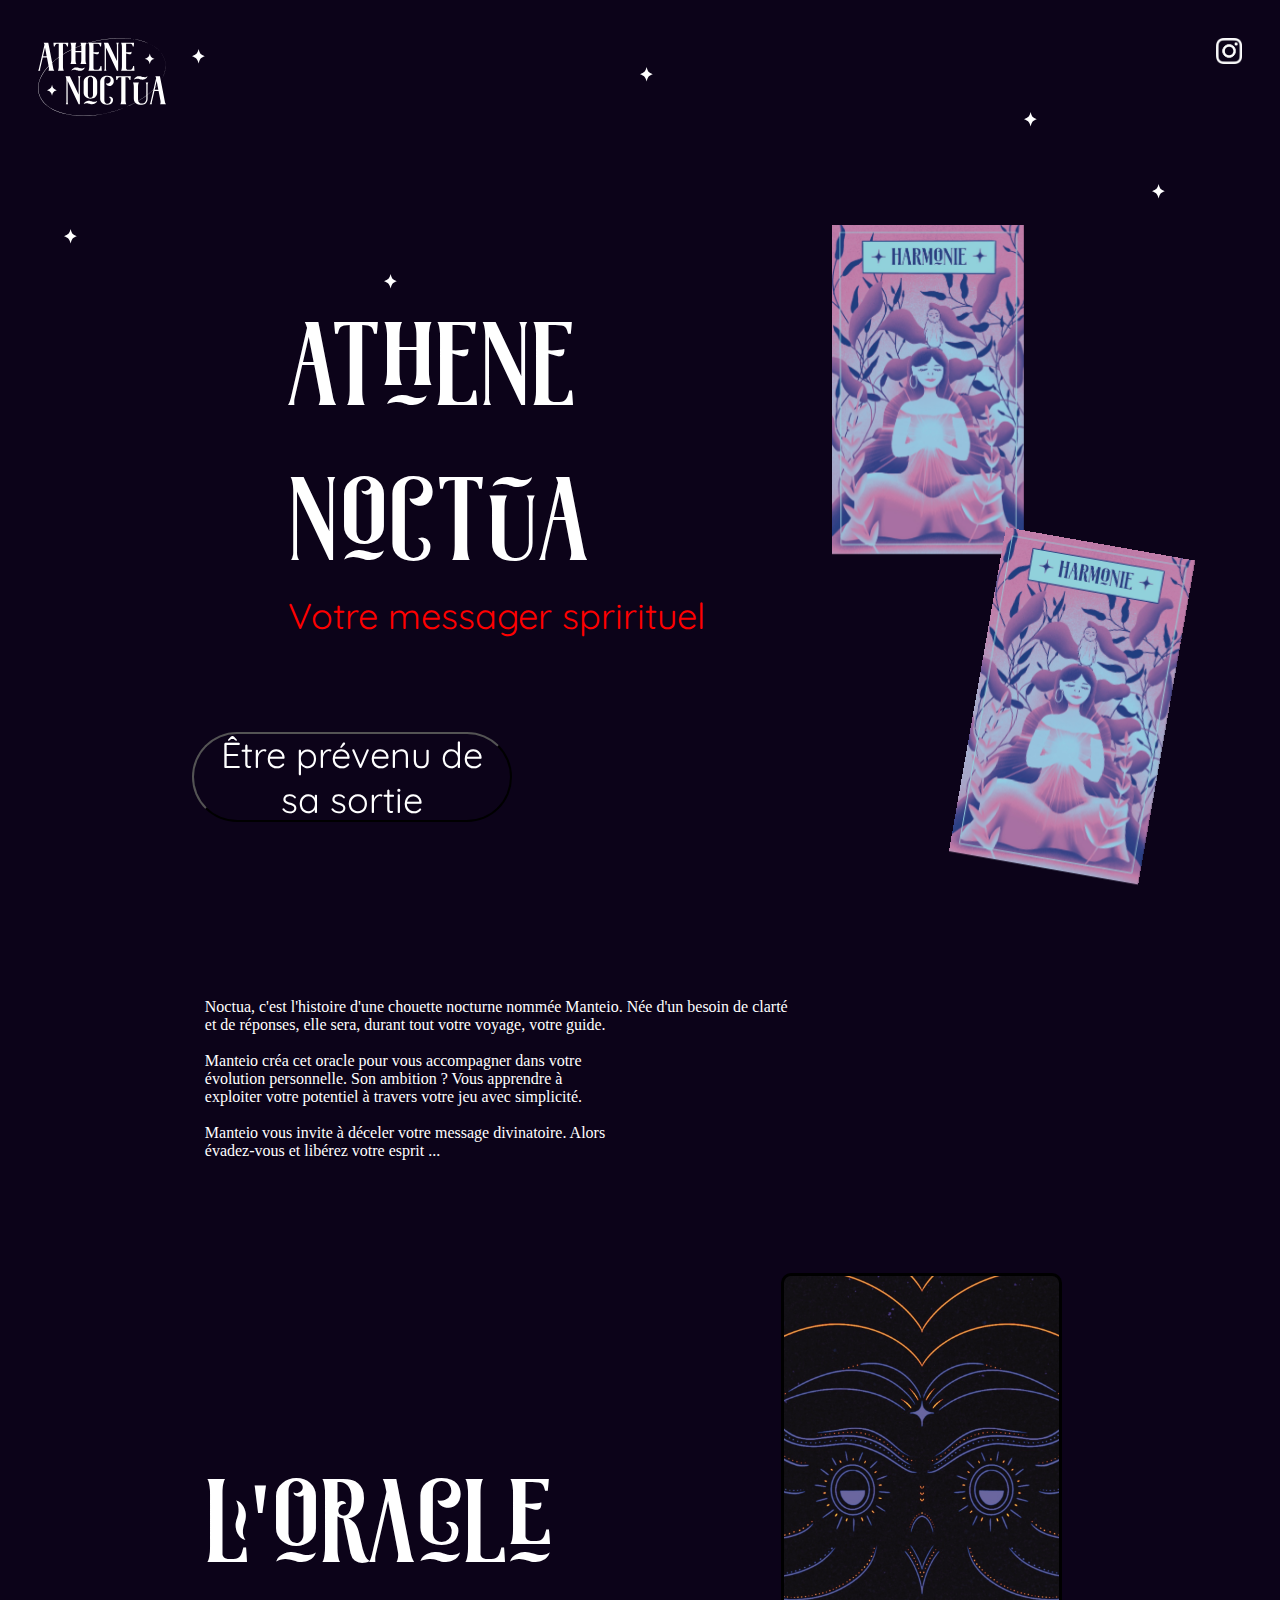
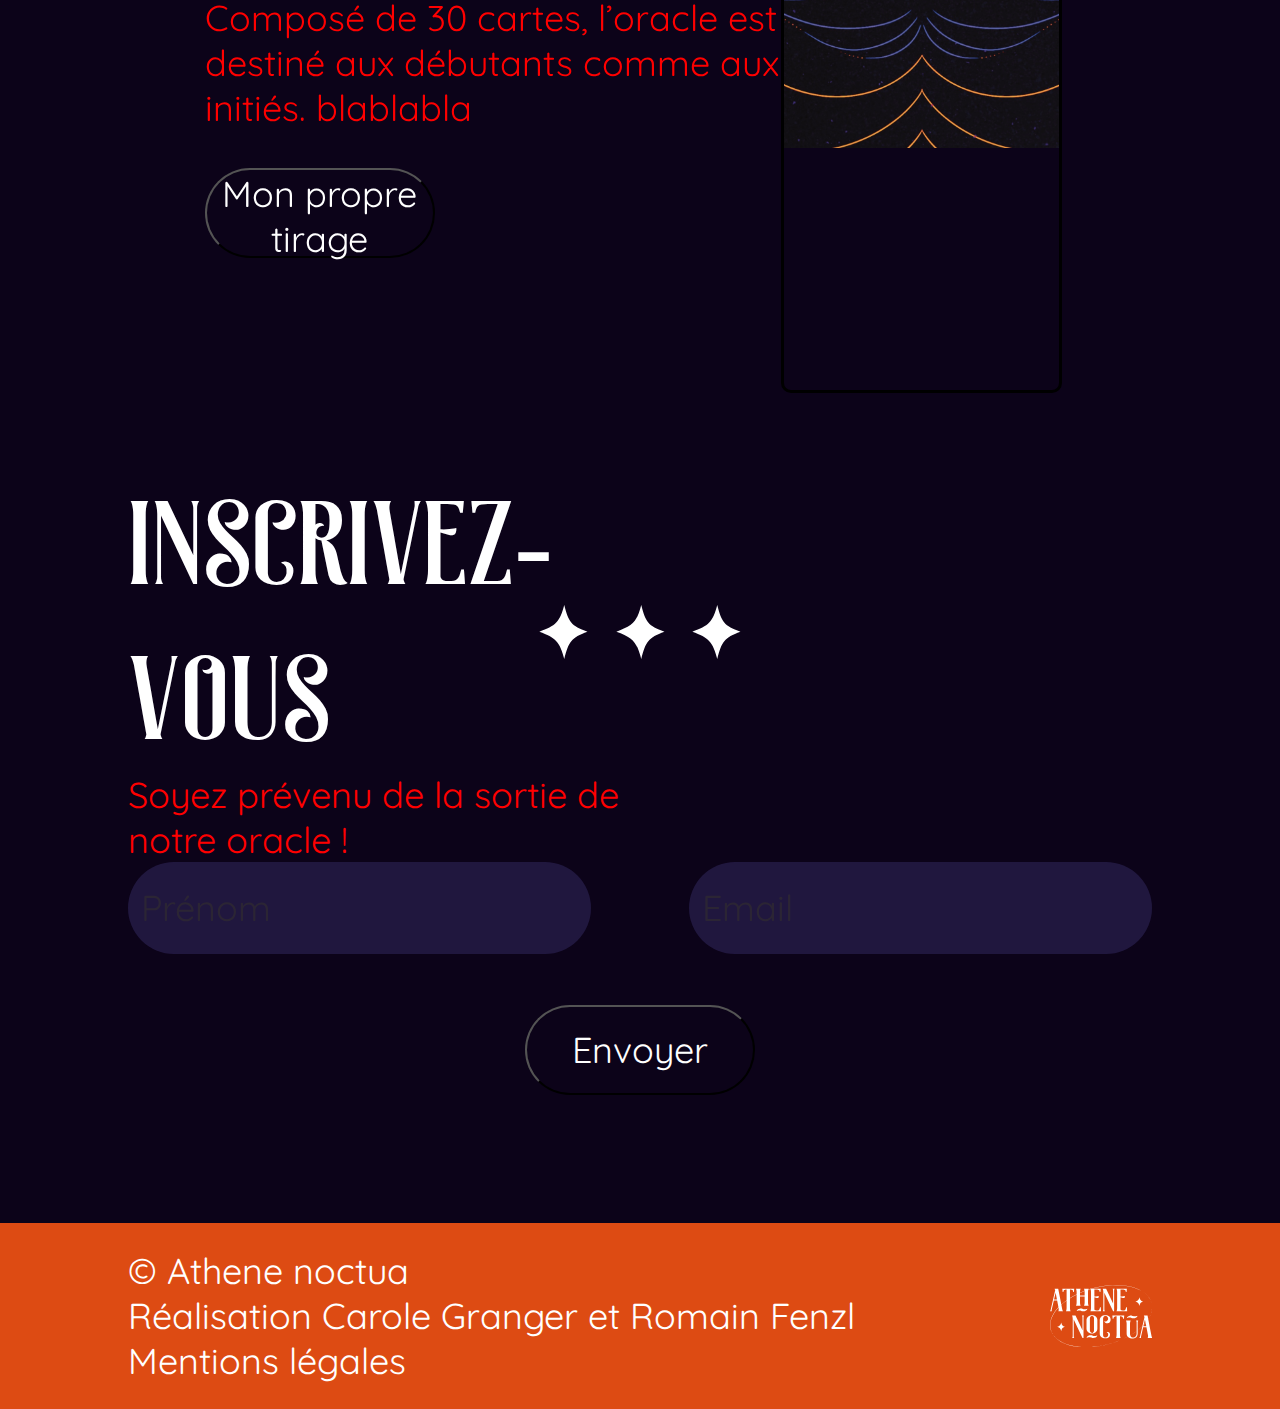
==== HTML/Accueil.html @ f42b323f "MVP Site fini" ====
<!DOCTYPE html>
<html>
    <head>  
        <link rel="shortcut icon" href="/image/Favicon.png">
        <link rel="stylesheet" href="/static/CSS/style.css">
        <title>ATHENE NOCTUA</title>
      </head>
      <body>
        <div class="header">
            <svg id="Calque_2" data-name="Calque 2" xmlns="http://www.w3.org/2000/svg" viewBox="0 0 322.54 196.36" class="logo">
              <defs>
                <style>
                  .cls-1 {
                    fill: #fff;
                  }
                </style>
              </defs>
              <g id="Calque_1-2" data-name="Calque 1">
                <g>
                  <path class="cls-1" d="M319.96,56.47c3.54,13.53,1.22,28.04-4.68,40.57-16.05,33.61-49.96,56.91-82.75,72.54-46.42,21.31-98.97,31.62-149.85,24.57-32.47-4.86-71.14-19.38-80.9-54.09-6.72-25.8,7.44-51.46,24.77-69.74C62.02,33.49,113.02,12.62,162.74,3.84c41.11-6.65,87.91-6.29,125.16,14.32,14.81,8.31,27.7,21.53,32.06,38.31h0Zm-.1,.03c-4.42-16.71-17.31-29.83-32.12-38.06C250.52-1.96,203.83-2.1,162.89,4.71,113.13,13.83,62.84,34.04,27.18,70.92,10.02,88.99-4.07,114.34,2.55,139.86c6.76,25.49,31.48,40.68,55.31,48.02,49.09,14.63,103.09,7.65,150.83-8.92,39.08-14.27,79.59-37.32,101.98-73.5,8.83-14.46,13.59-32.25,9.19-48.97h0Z"/>
                  <g>
                    <path class="cls-1" d="M26.2,82.8c.33-.6,.63-1.37,.9-2.3,.2-.8,.35-1.78,.45-2.95,.1-1.17-.02-2.58-.35-4.25l-4.7-24.4H12.1l-6.6,28.6c-.13,.67-.2,1.3-.2,1.9v1.7c0,.6,.03,1.17,.1,1.7H0c.33-.47,.63-1,.9-1.6,.27-.53,.52-1.15,.75-1.85,.23-.7,.48-1.48,.75-2.35L16.3,16.8c-.53-1.8-.97-3.07-1.3-3.8l-.6-1.2h11.5l6.2,31.8,6.2,31.8c.2,1.13,.47,2.15,.8,3.05,.33,.9,.67,1.68,1,2.35,.33,.73,.7,1.4,1.1,2h-15Zm-4.3-37.1l-4.2-21.5-4.9,21.5h9.1Z"/>
                    <path class="cls-1" d="M76.3,11.8l-.9,9.9h-2.3c-.33-1.27-.65-2.37-.95-3.3s-.78-1.7-1.45-2.3c-.67-.6-1.6-1.05-2.8-1.35s-2.87-.45-5-.45v56.3c0,2.33,.1,4.29,.3,5.85,.2,1.57,.47,2.82,.8,3.75,.27,1.13,.63,2,1.1,2.6h-15c.47-.8,.83-1.67,1.1-2.6,.27-.93,.52-2.18,.75-3.75,.23-1.57,.35-3.52,.35-5.85V14.3c-2.13,0-3.8,.15-5,.45-1.2,.3-2.13,.75-2.8,1.35-.67,.6-1.15,1.37-1.45,2.3-.3,.93-.62,2.03-.95,3.3h-2.3l-.9-9.9h37.4Z"/>
                    <path class="cls-1" d="M119.7,53.5c0,2.33,.1,4.28,.3,5.85,.2,1.57,.47,2.82,.8,3.75,.27,1.13,.63,2,1.1,2.6h-15c.4-.6,.77-1.47,1.1-2.6,.27-.93,.52-2.18,.75-3.75,.23-1.57,.35-3.52,.35-5.85v-17.5h-14.6v17.5c0,2.33,.1,4.28,.3,5.85,.2,1.57,.47,2.82,.8,3.75,.27,1.13,.63,2,1.1,2.6h-15c.4-.6,.77-1.47,1.1-2.6,.27-.93,.52-2.18,.75-3.75,.23-1.57,.35-3.52,.35-5.85V24c0-2.33-.12-4.28-.35-5.85-.23-1.57-.48-2.82-.75-3.75-.33-1.13-.7-2-1.1-2.6h15c-.47,.67-.83,1.57-1.1,2.7-.33,.93-.6,2.18-.8,3.75-.2,1.57-.3,3.48-.3,5.75v8.8h14.6v-8.8c0-2.33-.12-4.28-.35-5.85-.23-1.57-.48-2.82-.75-3.75-.33-1.13-.7-2-1.1-2.6h15c-.47,.8-.83,1.68-1.1,2.65-.27,.97-.52,2.22-.75,3.75-.23,1.53-.35,3.47-.35,5.8v29.5Zm-28.3,26.8c-1.4,.07-2.75,.28-4.05,.65-1.3,.37-2.42,.82-3.35,1.35,.4-1.53,1.12-2.82,2.15-3.85s2.17-1.87,3.4-2.5c1.23-.63,2.45-1.1,3.65-1.4,1.2-.3,2.2-.45,3-.45,1.47-.07,2.78,.04,3.95,.3,1.17,.27,2.32,.58,3.45,.95,1.13,.37,2.32,.68,3.55,.95,1.23,.27,2.65,.37,4.25,.3,1.33-.07,2.5-.3,3.5-.7,1-.4,1.97-.87,2.9-1.4-.47,1.67-1.22,3.03-2.25,4.1-1.03,1.07-2.15,1.9-3.35,2.5-1.2,.6-2.37,1.04-3.5,1.3-1.13,.27-2.07,.4-2.8,.4-1.47,.07-2.73-.03-3.8-.3-1.07-.27-2.13-.58-3.2-.95-1.07-.37-2.18-.68-3.35-.95-1.17-.27-2.55-.37-4.15-.3Z"/>
                    <path class="cls-1" d="M160.8,82.8h-33.8c.4-.6,.77-1.47,1.1-2.6,.27-.93,.52-2.18,.75-3.75,.23-1.57,.35-3.52,.35-5.85V24c0-2.33-.12-4.28-.35-5.85-.23-1.57-.48-2.82-.75-3.75-.33-1.13-.7-2-1.1-2.6h32.8l-.9,9.9h-2.3c-.33-1.33-.67-2.47-1-3.4-.33-.93-.83-1.7-1.5-2.3-.67-.6-1.63-1.03-2.9-1.3-1.27-.27-3.03-.4-5.3-.4h-6.1v21.7c2,.13,3.83,.13,5.5,0,1.67-.13,3.1-.27,4.3-.4,1.4-.2,2.63-.43,3.7-.7,.07,.4,.1,.83,.1,1.3,0,.73-.17,1.67-.5,2.8-.33,1-1.07,1.65-2.2,1.95-1.13,.3-2.27,.28-3.4-.05l-7.5-2.1v37.21c0,.33,.08,.75,.25,1.25,.17,.5,.47,.98,.9,1.45,.43,.46,1.05,.85,1.85,1.15,.8,.3,1.83,.45,3.1,.45h3.5c1.53,0,2.77-.28,3.7-.85,.93-.57,1.68-1.33,2.25-2.3,.57-.97,1-2.03,1.3-3.2,.3-1.17,.62-2.35,.95-3.55h2.3l.9,12.4Z"/>
                    <path class="cls-1" d="M203.8,11.8c-.33,.53-.63,1.13-.9,1.8-.27,.54-.48,1.17-.65,1.9-.17,.73-.25,1.53-.25,2.4V82.8h-3.2l-27.6-58.6v52.5c0,.87,.08,1.67,.25,2.4,.17,.73,.35,1.37,.55,1.9,.27,.67,.57,1.27,.9,1.8h-6.7c.33-.53,.63-1.13,.9-1.8,.2-.53,.4-1.18,.6-1.95,.2-.77,.3-1.62,.3-2.55V22.8c-.07-2.13-.22-3.88-.45-5.25-.23-1.37-.48-2.48-.75-3.35-.27-1-.6-1.77-1-2.3h11l22,46.2V18.1c0-.93-.1-1.78-.3-2.55-.2-.77-.4-1.42-.6-1.95-.27-.67-.54-1.27-.8-1.8h6.7Z"/>
                    <path class="cls-1" d="M243.1,82.8h-33.8c.4-.6,.77-1.47,1.1-2.6,.27-.93,.52-2.18,.75-3.75,.23-1.57,.35-3.52,.35-5.85V24c0-2.33-.12-4.28-.35-5.85-.23-1.57-.48-2.82-.75-3.75-.33-1.13-.7-2-1.1-2.6h32.8l-.9,9.9h-2.3c-.33-1.33-.67-2.47-1-3.4-.33-.93-.83-1.7-1.5-2.3-.67-.6-1.63-1.03-2.9-1.3-1.27-.27-3.03-.4-5.3-.4h-6.1v21.7c2,.13,3.83,.13,5.5,0,1.67-.13,3.1-.27,4.3-.4,1.4-.2,2.63-.43,3.7-.7,.07,.4,.1,.83,.1,1.3,0,.73-.17,1.67-.5,2.8-.33,1-1.07,1.65-2.2,1.95-1.13,.3-2.27,.28-3.4-.05l-7.5-2.1v37.21c0,.33,.08,.75,.25,1.25,.17,.5,.46,.98,.9,1.45,.43,.46,1.05,.85,1.85,1.15,.8,.3,1.83,.45,3.1,.45h3.5c1.53,0,2.77-.28,3.7-.85,.93-.57,1.68-1.33,2.25-2.3,.57-.97,1-2.03,1.3-3.2,.3-1.17,.62-2.35,.95-3.55h2.3l.9,12.4Z"/>
                  </g>
                  <g>
                    <path class="cls-1" d="M100.65,96.25c.26,.53,.53,1.13,.8,1.8,.2,.53,.4,1.18,.6,1.95,.2,.76,.3,1.61,.3,2.55v40l-22-46.2h-11c.4,.53,.73,1.3,1,2.3,.26,.86,.51,1.98,.75,3.35,.23,1.36,.38,3.11,.45,5.25v53.7c0,.93-.1,1.78-.3,2.55-.2,.76-.4,1.41-.6,1.95-.27,.66-.57,1.26-.9,1.8h6.7c-.34-.54-.63-1.14-.9-1.8-.2-.54-.39-1.17-.55-1.9-.17-.74-.25-1.54-.25-2.4v-52.5l27.6,58.6h3.2V102.35c0-.87,.08-1.67,.25-2.4,.17-.74,.38-1.37,.65-1.9,.27-.67,.57-1.27,.9-1.8h-6.7Z"/>
                    <path class="cls-1" d="M147.8,104.3c-.9-1.84-2.1-3.44-3.6-4.8-1.5-1.37-3.29-2.42-5.35-3.15-2.07-.74-4.24-1.1-6.5-1.1-2,0-4.04,.36-6.1,1.1-2.07,.73-3.94,1.75-5.6,3.05-1.67,1.3-3.02,2.88-4.05,4.75-1.04,1.86-1.55,3.93-1.55,6.2v27.7c0,2.2,.48,4.21,1.45,6.05,.96,1.83,2.25,3.41,3.85,4.75,1.6,1.33,3.43,2.38,5.5,3.15,2.06,.76,4.2,1.15,6.4,1.15,2.06,0,4.11-.35,6.15-1.05,2.03-.7,3.85-1.7,5.45-3,1.6-1.3,2.88-2.89,3.85-4.75,.96-1.87,1.45-3.97,1.45-6.3v-27.7c0-2.2-.45-4.22-1.35-6.05Zm-9.25,38.55c0,.93-.12,1.86-.35,2.8-.24,.93-.6,1.78-1.1,2.55-.5,.76-1.15,1.4-1.95,1.9s-1.77,.75-2.9,.75c-2.07,0-3.69-.82-4.85-2.45-1.17-1.64-1.75-3.49-1.75-5.55v-37.1c0-.94,.13-1.87,.4-2.8,.26-.94,.68-1.79,1.25-2.55,.56-.77,1.26-1.4,2.1-1.9,.65-.39,1.4-.63,2.24-.71,.1-.02,.19-.02,.29-.03,.02-.01,.04-.01,.06,0,.12-.01,.24-.01,.36-.01,.94,0,1.81,.23,2.61,.69,2.2,1.04,3.59,3.22,3.59,6v38.41Zm7.6,17.2c-1,.4-2.17,.63-3.5,.7-1.6,.06-3.02-.04-4.25-.3-1.24-.27-2.42-.59-3.55-.95-1.14-.37-2.29-.69-3.45-.95-1.17-.27-2.49-.37-3.95-.3-.8,0-1.8,.15-3,.45s-2.42,.76-3.65,1.4c-1.24,.63-2.37,1.46-3.4,2.5-1.04,1.03-1.75,2.31-2.15,3.85,.93-.54,2.05-.99,3.35-1.35,1.3-.37,2.65-.59,4.05-.65,1.6-.07,2.98,.03,4.15,.3,1.16,.26,2.28,.58,3.35,.95,1.06,.36,2.13,.68,3.2,.95,1.06,.26,2.33,.36,3.8,.3,.73,0,1.66-.14,2.8-.4,1.13-.27,2.3-.7,3.5-1.3,1.2-.6,2.31-1.44,3.35-2.5,1.03-1.07,1.78-2.44,2.25-4.1-.94,.53-1.9,1-2.9,1.4Z"/>
                    <path class="cls-1" d="M177.95,113.9c-2.2,.96-4.4,1.08-6.6,.35,0,.86,.25,1.7,.75,2.5s1.18,1.5,2.05,2.1c.86,.6,1.88,1.06,3.05,1.4,1.16,.33,2.35,.5,3.55,.5,1,0,2.1-.24,3.3-.7,1.2-.47,2.31-1.19,3.35-2.15,1.03-.97,1.88-2.2,2.55-3.7,.66-1.5,1-3.29,1-5.35,0-1.34-.22-2.79-.65-4.35-.44-1.57-1.24-3.04-2.4-4.4-1.17-1.37-2.8-2.52-4.9-3.45-2.1-.94-4.85-1.4-8.25-1.4-3,0-5.62,.4-7.85,1.2-2.24,.8-4.12,1.88-5.65,3.25-1.54,1.36-2.69,2.96-3.45,4.8-.77,1.83-1.15,3.78-1.15,5.85v42.7c0,2.06,.38,4.01,1.15,5.85,.76,1.83,1.91,3.43,3.45,4.8,1.53,1.36,3.41,2.45,5.65,3.25,2.23,.8,4.85,1.2,7.85,1.2s5.33-.42,7.2-1.25c1.86-.84,3.31-1.89,4.35-3.15,1.03-1.27,1.75-2.6,2.15-4,.4-1.4,.6-2.7,.6-3.9,0-2-.45-3.59-1.35-4.75-.9-1.17-1.94-1.99-3.1-2.45-1.17-.47-2.34-.65-3.5-.55-1.17,.1-2.02,.41-2.55,.95,1.86,.73,3.2,1.83,4,3.3,.8,1.46,1.03,3.4,.7,5.8-.27,1.93-1.12,3.66-2.55,5.2-1.44,1.53-3.35,2.3-5.75,2.3-1.47,0-2.7-.27-3.7-.8-1-.54-1.8-1.2-2.4-2-.6-.8-1.02-1.67-1.25-2.6-.24-.94-.35-1.77-.35-2.5v-52.1c0-.74,.11-1.57,.35-2.5,.23-.94,.65-1.8,1.25-2.6,.6-.8,1.4-1.47,2.4-2,1-.54,2.23-.8,3.7-.8,1.93,0,3.48,.43,4.65,1.3,1.16,.86,2.03,1.91,2.6,3.15,.56,1.23,.85,2.51,.85,3.85s-.2,2.43-.6,3.3c-.8,2.06-2.3,3.58-4.5,4.55Z"/>
                    <path class="cls-1" d="M196.45,96.25l.9,9.9h2.3c.33-1.27,.65-2.37,.95-3.3,.3-.94,.78-1.7,1.45-2.3,.66-.6,1.6-1.05,2.8-1.35s2.86-.45,5-.45v56.3c0,2.33-.12,4.28-.35,5.85-.24,1.56-.49,2.81-.75,3.75-.27,.93-.64,1.8-1.1,2.6h15c-.47-.6-.84-1.47-1.1-2.6-.34-.94-.6-2.19-.8-3.75-.2-1.57-.3-3.52-.3-5.85v-56.3c2.13,0,3.8,.15,5,.45s2.13,.75,2.8,1.35c.66,.6,1.15,1.36,1.45,2.3,.3,.93,.61,2.03,.95,3.3h2.3l.9-9.9h-37.4Z"/>
                    <path class="cls-1" d="M271.23,112.05c.32,.53,.6,1.13,.86,1.8,.19,.53,.38,1.18,.57,1.95,.19,.76,.28,1.61,.28,2.55v34.6c0,1.73-.25,3.33-.75,4.8-.5,1.46-1.23,2.76-2.2,3.9-.96,1.13-2.11,2.01-3.45,2.65-1.33,.63-2.83,.95-4.5,.95h-1c-1.66,0-3.08-.34-4.25-1-1.16-.67-2.1-1.57-2.8-2.7-.7-1.14-1.2-2.5-1.5-4.1-.3-1.6-.45-3.34-.45-5.2v-28c0-2.34,.11-4.27,.31-5.8,.2-1.54,.47-2.77,.81-3.7,.27-1.14,.65-2.04,1.12-2.7h-15.04c.4,.66,.77,1.56,1.1,2.7,.27,.93,.52,2.16,.75,3.7,.24,1.53,.35,3.46,.35,5.8v28.4c0,5.2,1.74,9.11,5.22,11.75,3.47,2.63,8.29,3.95,14.44,3.95h1c2.14,0,4.08-.4,5.82-1.2s3.21-1.9,4.41-3.3c1.21-1.4,2.14-3.04,2.81-4.9,.67-1.87,1-3.87,1-6v-23.7c0-2.07,.02-3.92,.05-5.55,.04-1.64,.05-3.45,.05-5.45,0-.8,.09-1.59,.25-2.35,.17-.77,.39-1.42,.65-1.95,.27-.67,.57-1.3,.9-1.9h-6.81Zm1.7-14c-1.01,.4-2.18,.63-3.51,.7-1.61,.06-3.03-.04-4.26-.3-1.24-.27-2.43-.59-3.56-.95-1.14-.37-2.29-.69-3.46-.95-1.17-.27-2.49-.37-3.96-.3-.81,0-1.81,.15-3.01,.45s-2.42,.76-3.66,1.4c-1.24,.63-2.38,1.46-3.41,2.5-1.04,1.03-1.76,2.31-2.16,3.85,.94-.54,2.06-.99,3.36-1.35,1.31-.37,2.66-.59,4.06-.65,1.61-.07,3,.03,4.17,.3,1.16,.26,2.28,.58,3.35,.95,1.07,.36,2.14,.68,3.21,.95,1.07,.26,2.34,.36,3.81,.3,.74,0,1.67-.14,2.81-.4,1.14-.27,2.31-.7,3.51-1.3,1.2-.6,2.32-1.44,3.36-2.5,1.03-1.07,1.79-2.44,2.25-4.1-.93,.53-1.9,1-2.9,1.4Z"/>
                    <path class="cls-1" d="M308.44,164.95c-.26,.93-.56,1.7-.9,2.3h15c-.4-.6-.76-1.27-1.1-2-.33-.67-.66-1.45-1-2.35-.33-.9-.6-1.92-.8-3.05l-6.2-31.8-6.2-31.8h-11.5l.6,1.2c.34,.73,.77,2,1.3,3.8l-13.9,60.2c-.26,.86-.51,1.65-.75,2.35-.23,.7-.48,1.31-.75,1.85-.26,.6-.56,1.13-.9,1.6h5.4c-.06-.54-.1-1.1-.1-1.7v-1.7c0-.6,.07-1.24,.2-1.9l6.6-28.6h10.4l4.7,24.4c.34,1.66,.45,3.08,.35,4.25-.1,1.16-.25,2.15-.45,2.95Zm-14.3-34.8l4.9-21.5,4.2,21.5h-9.1Z"/>
                  </g>
                  <path class="cls-1" d="M47.22,131.58c-8.32,2.95-9.64,5.26-11.83,13.91-2.2-8.65-4.38-10.97-12.7-13.91,8.32-2.96,10.5-4.94,12.7-13.6,2.2,8.65,3.51,10.63,11.83,13.6Z"/>
                  <path class="cls-1" d="M293.61,52.35c-8.32,2.95-9.64,5.26-11.83,13.91-2.2-8.65-4.38-10.97-12.7-13.91,8.32-2.96,10.5-4.94,12.7-13.6,2.2,8.65,3.51,10.63,11.83,13.6Z"/>
                  <path class="cls-1" d="M131.93,97.76c-.1,.01-.19,.01-.29,.03l.14-.04s.1,0,.15,.01Z"/>
                </g>
              </g>
            </svg>
            <div class="instagram"></div>
              </div>
                <svg class="etoile1" id="Calque_2" data-name="Calque 2" xmlns="http://www.w3.org/2000/svg" viewBox="0 0 24.54 27.51">
                <defs><style>.cls-1 {fill: #fff;} .etoile1{position: fixed; left: 80vw;top:12vh;}</style></defs><g id="Calque_1-2" data-name="Calque 1"><path class="cls-1" d="M24.54,13.6c-8.32,2.95-9.64,5.26-11.83,13.91-2.2-8.65-4.38-10.97-12.7-13.91C8.32,10.63,10.5,8.65,12.7,0c2.2,8.65,3.51,10.63,11.83,13.6Z"/></g></svg>
                <svg class="etoile2" id="Calque_2" data-name="Calque 2" xmlns="http://www.w3.org/2000/svg" viewBox="0 0 24.54 27.51">
                    <defs><style>.cls-1 {fill: #fff;} .etoile2{position: fixed; left: 30vw;top:30vh;}</style></defs><g id="Calque_1-2" data-name="Calque 1"><path class="cls-1" d="M24.54,13.6c-8.32,2.95-9.64,5.26-11.83,13.91-2.2-8.65-4.38-10.97-12.7-13.91C8.32,10.63,10.5,8.65,12.7,0c2.2,8.65,3.51,10.63,11.83,13.6Z"/></g></svg>    
                <svg class="etoile3" id="Calque_2" data-name="Calque 2" xmlns="http://www.w3.org/2000/svg" viewBox="0 0 24.54 27.51">
                    <defs><style>.cls-1 {fill: #fff;} .etoile3{position: fixed; left: 50vw;top:7vh;}</style></defs><g id="Calque_1-2" data-name="Calque 1"><path class="cls-1" d="M24.54,13.6c-8.32,2.95-9.64,5.26-11.83,13.91-2.2-8.65-4.38-10.97-12.7-13.91C8.32,10.63,10.5,8.65,12.7,0c2.2,8.65,3.51,10.63,11.83,13.6Z"/></g></svg>        
                <svg class="etoile4" id="Calque_2" data-name="Calque 2" xmlns="http://www.w3.org/2000/svg" viewBox="0 0 24.54 27.51">
                    <defs><style>.cls-1 {fill: #fff;} .etoile4{position: fixed; left: 5vw;top:25vh;}</style></defs><g id="Calque_1-2" data-name="Calque 1"><path class="cls-1" d="M24.54,13.6c-8.32,2.95-9.64,5.26-11.83,13.91-2.2-8.65-4.38-10.97-12.7-13.91C8.32,10.63,10.5,8.65,12.7,0c2.2,8.65,3.51,10.63,11.83,13.6Z"/></g></svg>        
                <svg class="etoile5" id="Calque_2" data-name="Calque 2" xmlns="http://www.w3.org/2000/svg" viewBox="0 0 24.54 27.51">
                    <defs><style>.cls-1 {fill: #fff;} .etoile5{position: fixed; left: 15vw;top:5vh;}</style></defs><g id="Calque_1-2" data-name="Calque 1"><path class="cls-1" d="M24.54,13.6c-8.32,2.95-9.64,5.26-11.83,13.91-2.2-8.65-4.38-10.97-12.7-13.91C8.32,10.63,10.5,8.65,12.7,0c2.2,8.65,3.51,10.63,11.83,13.6Z"/></g></svg>                       
                <svg class="etoile6" id="Calque_2" data-name="Calque 2" xmlns="http://www.w3.org/2000/svg" viewBox="0 0 24.54 27.51">
                    <defs><style>.cls-1 {fill: #fff;} .etoile6{position: fixed; left: 90vw;top:20vh;}</style></defs><g id="Calque_1-2" data-name="Calque 1"><path class="cls-1" d="M24.54,13.6c-8.32,2.95-9.64,5.26-11.83,13.91-2.2-8.65-4.38-10.97-12.7-13.91C8.32,10.63,10.5,8.65,12.7,0c2.2,8.65,3.51,10.63,11.83,13.6Z"/></g></svg>                                                                
                    <div class="presentation">
                    <div class="Titres"><style>.Titres{
                        margin-top: 10%;
                    }</style>atHene nOctUa<br><p class="sous-titre">Votre messager sprirituel</p></div>
                    <div class="Cards">
                        <div class="cardAccueil1"></div>
                        <div class="cardAccueil2"></div>
                        <a href="#NewsLetter"><button class="renvoie">Être prévenu de sa sortie</button></a>
                    </div>
              </div>
              <div class="information"><p> Noctua, c'est l'histoire d'une chouette nocturne nommée Manteio. Née d'un besoin de clarté<br> et de réponses, elle sera,
                durant tout votre voyage, votre guide.<br>
                <br>
                Manteio créa cet oracle pour vous accompagner dans votre<br>
                évolution personnelle. Son ambition ? Vous apprendre à<br>
                exploiter votre potentiel à travers votre jeu avec simplicité.<br>
                <br>
                Manteio vous invite à déceler votre message divinatoire. Alors<br>
                évadez-vous et libérez votre esprit ...</p></div>
                <div id="complement">
                  <div class="Titres" id="Explication">L'OrAClE<br><p class="sous-titre" id="soustitre">Composé de 30 cartes, l’oracle est destiné aux débutants comme aux initiés.
                      blablabla
                      </p><div class="PageTirage"> <a href="/HTML/Tirage.html"><button>Mon propre tirage</button></a></div>
                    </div>
                    <div id="fonddegrade">
                      <div class="cardBox"> 
          <div class="card">
            <style>.cardBox{
            position: absolute;
            left: 60vw ;
            top:-20vh;
            height: 80vh;
          }</style>
            <div class="front">
            </div>
            <div class="back" id="pannelId">
            </div>
          </div>
        </div></div>
        <div class="etoiles3">
          <style>.etoiles3{height: 10vh;width: 100vw;position: absolute;bottom: 55vh;display: flex;justify-content: center;}</style>
        <svg class="etoiles" id="Calque_2" data-name="Calque 2" xmlns="http://www.w3.org/2000/svg" viewBox="0 0 24.54 27.51">
          <defs></defs><g id="Calque_1-2" data-name="Calque 1"><path class="cls-1" d="M24.54,13.6c-8.32,2.95-9.64,5.26-11.83,13.91-2.2-8.65-4.38-10.97-12.7-13.91C8.32,10.63,10.5,8.65,12.7,0c2.2,8.65,3.51,10.63,11.83,13.6Z"/></g></svg>                                                                
        <svg class="etoiles" id="Calque_2" data-name="Calque 2" xmlns="http://www.w3.org/2000/svg" viewBox="0 0 24.54 27.51">
          <defs></defs><g id="Calque_1-2" data-name="Calque 1"><path class="cls-1" d="M24.54,13.6c-8.32,2.95-9.64,5.26-11.83,13.91-2.2-8.65-4.38-10.97-12.7-13.91C8.32,10.63,10.5,8.65,12.7,0c2.2,8.65,3.51,10.63,11.83,13.6Z"/></g></svg>                                                                
        <svg class="etoiles" id="Calque_2" data-name="Calque 2" xmlns="http://www.w3.org/2000/svg" viewBox="0 0 24.54 27.51">
          <defs></defs><g id="Calque_1-2" data-name="Calque 1"><path class="cls-1" d="M24.54,13.6c-8.32,2.95-9.64,5.26-11.83,13.91-2.2-8.65-4.38-10.97-12.7-13.91C8.32,10.63,10.5,8.65,12.7,0c2.2,8.65,3.51,10.63,11.83,13.6Z"/></g></svg>                                                                
              </div>
            </div>
            <div class="NewsLetter" id="NewsLetter"></div>
      <div class="Titres">inscrivez-vous
      <div class="sous-titre">Soyez prévenu de la sortie de notre oracle !</div></div>
      <div class="champ">
        <input type="text" class="prénom" placeholder="Prénom"/>
        <input type="text" class="email" placeholder="Email"/>
      </div>
      <div class="envoyer">
      <button class="envoie">Envoyer</button>
  </div>
    </body>
    <footer><style>footer{
      margin-top: 10%;
      position:static;
      bottom: 0vh;
      }</style><div class="footer"> © Athene noctua<br>
      Réalisation Carole Granger et Romain Fenzl<br>
      Mentions légales</div>
      <svg id="Calque_2" data-name="Calque 2" xmlns="http://www.w3.org/2000/svg" viewBox="0 0 322.54 196.36" class="logo2">
        <defs>
          <style>
            .cls-1 {
              fill: #fff;
            }
          </style>
        </defs>
        <g id="Calque_1-2" data-name="Calque 1">
          <g>
            <path class="cls-1" d="M319.96,56.47c3.54,13.53,1.22,28.04-4.68,40.57-16.05,33.61-49.96,56.91-82.75,72.54-46.42,21.31-98.97,31.62-149.85,24.57-32.47-4.86-71.14-19.38-80.9-54.09-6.72-25.8,7.44-51.46,24.77-69.74C62.02,33.49,113.02,12.62,162.74,3.84c41.11-6.65,87.91-6.29,125.16,14.32,14.81,8.31,27.7,21.53,32.06,38.31h0Zm-.1,.03c-4.42-16.71-17.31-29.83-32.12-38.06C250.52-1.96,203.83-2.1,162.89,4.71,113.13,13.83,62.84,34.04,27.18,70.92,10.02,88.99-4.07,114.34,2.55,139.86c6.76,25.49,31.48,40.68,55.31,48.02,49.09,14.63,103.09,7.65,150.83-8.92,39.08-14.27,79.59-37.32,101.98-73.5,8.83-14.46,13.59-32.25,9.19-48.97h0Z"/>
            <g>
              <path class="cls-1" d="M26.2,82.8c.33-.6,.63-1.37,.9-2.3,.2-.8,.35-1.78,.45-2.95,.1-1.17-.02-2.58-.35-4.25l-4.7-24.4H12.1l-6.6,28.6c-.13,.67-.2,1.3-.2,1.9v1.7c0,.6,.03,1.17,.1,1.7H0c.33-.47,.63-1,.9-1.6,.27-.53,.52-1.15,.75-1.85,.23-.7,.48-1.48,.75-2.35L16.3,16.8c-.53-1.8-.97-3.07-1.3-3.8l-.6-1.2h11.5l6.2,31.8,6.2,31.8c.2,1.13,.47,2.15,.8,3.05,.33,.9,.67,1.68,1,2.35,.33,.73,.7,1.4,1.1,2h-15Zm-4.3-37.1l-4.2-21.5-4.9,21.5h9.1Z"/>
              <path class="cls-1" d="M76.3,11.8l-.9,9.9h-2.3c-.33-1.27-.65-2.37-.95-3.3s-.78-1.7-1.45-2.3c-.67-.6-1.6-1.05-2.8-1.35s-2.87-.45-5-.45v56.3c0,2.33,.1,4.29,.3,5.85,.2,1.57,.47,2.82,.8,3.75,.27,1.13,.63,2,1.1,2.6h-15c.47-.8,.83-1.67,1.1-2.6,.27-.93,.52-2.18,.75-3.75,.23-1.57,.35-3.52,.35-5.85V14.3c-2.13,0-3.8,.15-5,.45-1.2,.3-2.13,.75-2.8,1.35-.67,.6-1.15,1.37-1.45,2.3-.3,.93-.62,2.03-.95,3.3h-2.3l-.9-9.9h37.4Z"/>
              <path class="cls-1" d="M119.7,53.5c0,2.33,.1,4.28,.3,5.85,.2,1.57,.47,2.82,.8,3.75,.27,1.13,.63,2,1.1,2.6h-15c.4-.6,.77-1.47,1.1-2.6,.27-.93,.52-2.18,.75-3.75,.23-1.57,.35-3.52,.35-5.85v-17.5h-14.6v17.5c0,2.33,.1,4.28,.3,5.85,.2,1.57,.47,2.82,.8,3.75,.27,1.13,.63,2,1.1,2.6h-15c.4-.6,.77-1.47,1.1-2.6,.27-.93,.52-2.18,.75-3.75,.23-1.57,.35-3.52,.35-5.85V24c0-2.33-.12-4.28-.35-5.85-.23-1.57-.48-2.82-.75-3.75-.33-1.13-.7-2-1.1-2.6h15c-.47,.67-.83,1.57-1.1,2.7-.33,.93-.6,2.18-.8,3.75-.2,1.57-.3,3.48-.3,5.75v8.8h14.6v-8.8c0-2.33-.12-4.28-.35-5.85-.23-1.57-.48-2.82-.75-3.75-.33-1.13-.7-2-1.1-2.6h15c-.47,.8-.83,1.68-1.1,2.65-.27,.97-.52,2.22-.75,3.75-.23,1.53-.35,3.47-.35,5.8v29.5Zm-28.3,26.8c-1.4,.07-2.75,.28-4.05,.65-1.3,.37-2.42,.82-3.35,1.35,.4-1.53,1.12-2.82,2.15-3.85s2.17-1.87,3.4-2.5c1.23-.63,2.45-1.1,3.65-1.4,1.2-.3,2.2-.45,3-.45,1.47-.07,2.78,.04,3.95,.3,1.17,.27,2.32,.58,3.45,.95,1.13,.37,2.32,.68,3.55,.95,1.23,.27,2.65,.37,4.25,.3,1.33-.07,2.5-.3,3.5-.7,1-.4,1.97-.87,2.9-1.4-.47,1.67-1.22,3.03-2.25,4.1-1.03,1.07-2.15,1.9-3.35,2.5-1.2,.6-2.37,1.04-3.5,1.3-1.13,.27-2.07,.4-2.8,.4-1.47,.07-2.73-.03-3.8-.3-1.07-.27-2.13-.58-3.2-.95-1.07-.37-2.18-.68-3.35-.95-1.17-.27-2.55-.37-4.15-.3Z"/>
              <path class="cls-1" d="M160.8,82.8h-33.8c.4-.6,.77-1.47,1.1-2.6,.27-.93,.52-2.18,.75-3.75,.23-1.57,.35-3.52,.35-5.85V24c0-2.33-.12-4.28-.35-5.85-.23-1.57-.48-2.82-.75-3.75-.33-1.13-.7-2-1.1-2.6h32.8l-.9,9.9h-2.3c-.33-1.33-.67-2.47-1-3.4-.33-.93-.83-1.7-1.5-2.3-.67-.6-1.63-1.03-2.9-1.3-1.27-.27-3.03-.4-5.3-.4h-6.1v21.7c2,.13,3.83,.13,5.5,0,1.67-.13,3.1-.27,4.3-.4,1.4-.2,2.63-.43,3.7-.7,.07,.4,.1,.83,.1,1.3,0,.73-.17,1.67-.5,2.8-.33,1-1.07,1.65-2.2,1.95-1.13,.3-2.27,.28-3.4-.05l-7.5-2.1v37.21c0,.33,.08,.75,.25,1.25,.17,.5,.47,.98,.9,1.45,.43,.46,1.05,.85,1.85,1.15,.8,.3,1.83,.45,3.1,.45h3.5c1.53,0,2.77-.28,3.7-.85,.93-.57,1.68-1.33,2.25-2.3,.57-.97,1-2.03,1.3-3.2,.3-1.17,.62-2.35,.95-3.55h2.3l.9,12.4Z"/>
              <path class="cls-1" d="M203.8,11.8c-.33,.53-.63,1.13-.9,1.8-.27,.54-.48,1.17-.65,1.9-.17,.73-.25,1.53-.25,2.4V82.8h-3.2l-27.6-58.6v52.5c0,.87,.08,1.67,.25,2.4,.17,.73,.35,1.37,.55,1.9,.27,.67,.57,1.27,.9,1.8h-6.7c.33-.53,.63-1.13,.9-1.8,.2-.53,.4-1.18,.6-1.95,.2-.77,.3-1.62,.3-2.55V22.8c-.07-2.13-.22-3.88-.45-5.25-.23-1.37-.48-2.48-.75-3.35-.27-1-.6-1.77-1-2.3h11l22,46.2V18.1c0-.93-.1-1.78-.3-2.55-.2-.77-.4-1.42-.6-1.95-.27-.67-.54-1.27-.8-1.8h6.7Z"/>
              <path class="cls-1" d="M243.1,82.8h-33.8c.4-.6,.77-1.47,1.1-2.6,.27-.93,.52-2.18,.75-3.75,.23-1.57,.35-3.52,.35-5.85V24c0-2.33-.12-4.28-.35-5.85-.23-1.57-.48-2.82-.75-3.75-.33-1.13-.7-2-1.1-2.6h32.8l-.9,9.9h-2.3c-.33-1.33-.67-2.47-1-3.4-.33-.93-.83-1.7-1.5-2.3-.67-.6-1.63-1.03-2.9-1.3-1.27-.27-3.03-.4-5.3-.4h-6.1v21.7c2,.13,3.83,.13,5.5,0,1.67-.13,3.1-.27,4.3-.4,1.4-.2,2.63-.43,3.7-.7,.07,.4,.1,.83,.1,1.3,0,.73-.17,1.67-.5,2.8-.33,1-1.07,1.65-2.2,1.95-1.13,.3-2.27,.28-3.4-.05l-7.5-2.1v37.21c0,.33,.08,.75,.25,1.25,.17,.5,.46,.98,.9,1.45,.43,.46,1.05,.85,1.85,1.15,.8,.3,1.83,.45,3.1,.45h3.5c1.53,0,2.77-.28,3.7-.85,.93-.57,1.68-1.33,2.25-2.3,.57-.97,1-2.03,1.3-3.2,.3-1.17,.62-2.35,.95-3.55h2.3l.9,12.4Z"/>
            </g>
            <g>
              <path class="cls-1" d="M100.65,96.25c.26,.53,.53,1.13,.8,1.8,.2,.53,.4,1.18,.6,1.95,.2,.76,.3,1.61,.3,2.55v40l-22-46.2h-11c.4,.53,.73,1.3,1,2.3,.26,.86,.51,1.98,.75,3.35,.23,1.36,.38,3.11,.45,5.25v53.7c0,.93-.1,1.78-.3,2.55-.2,.76-.4,1.41-.6,1.95-.27,.66-.57,1.26-.9,1.8h6.7c-.34-.54-.63-1.14-.9-1.8-.2-.54-.39-1.17-.55-1.9-.17-.74-.25-1.54-.25-2.4v-52.5l27.6,58.6h3.2V102.35c0-.87,.08-1.67,.25-2.4,.17-.74,.38-1.37,.65-1.9,.27-.67,.57-1.27,.9-1.8h-6.7Z"/>
              <path class="cls-1" d="M147.8,104.3c-.9-1.84-2.1-3.44-3.6-4.8-1.5-1.37-3.29-2.42-5.35-3.15-2.07-.74-4.24-1.1-6.5-1.1-2,0-4.04,.36-6.1,1.1-2.07,.73-3.94,1.75-5.6,3.05-1.67,1.3-3.02,2.88-4.05,4.75-1.04,1.86-1.55,3.93-1.55,6.2v27.7c0,2.2,.48,4.21,1.45,6.05,.96,1.83,2.25,3.41,3.85,4.75,1.6,1.33,3.43,2.38,5.5,3.15,2.06,.76,4.2,1.15,6.4,1.15,2.06,0,4.11-.35,6.15-1.05,2.03-.7,3.85-1.7,5.45-3,1.6-1.3,2.88-2.89,3.85-4.75,.96-1.87,1.45-3.97,1.45-6.3v-27.7c0-2.2-.45-4.22-1.35-6.05Zm-9.25,38.55c0,.93-.12,1.86-.35,2.8-.24,.93-.6,1.78-1.1,2.55-.5,.76-1.15,1.4-1.95,1.9s-1.77,.75-2.9,.75c-2.07,0-3.69-.82-4.85-2.45-1.17-1.64-1.75-3.49-1.75-5.55v-37.1c0-.94,.13-1.87,.4-2.8,.26-.94,.68-1.79,1.25-2.55,.56-.77,1.26-1.4,2.1-1.9,.65-.39,1.4-.63,2.24-.71,.1-.02,.19-.02,.29-.03,.02-.01,.04-.01,.06,0,.12-.01,.24-.01,.36-.01,.94,0,1.81,.23,2.61,.69,2.2,1.04,3.59,3.22,3.59,6v38.41Zm7.6,17.2c-1,.4-2.17,.63-3.5,.7-1.6,.06-3.02-.04-4.25-.3-1.24-.27-2.42-.59-3.55-.95-1.14-.37-2.29-.69-3.45-.95-1.17-.27-2.49-.37-3.95-.3-.8,0-1.8,.15-3,.45s-2.42,.76-3.65,1.4c-1.24,.63-2.37,1.46-3.4,2.5-1.04,1.03-1.75,2.31-2.15,3.85,.93-.54,2.05-.99,3.35-1.35,1.3-.37,2.65-.59,4.05-.65,1.6-.07,2.98,.03,4.15,.3,1.16,.26,2.28,.58,3.35,.95,1.06,.36,2.13,.68,3.2,.95,1.06,.26,2.33,.36,3.8,.3,.73,0,1.66-.14,2.8-.4,1.13-.27,2.3-.7,3.5-1.3,1.2-.6,2.31-1.44,3.35-2.5,1.03-1.07,1.78-2.44,2.25-4.1-.94,.53-1.9,1-2.9,1.4Z"/>
              <path class="cls-1" d="M177.95,113.9c-2.2,.96-4.4,1.08-6.6,.35,0,.86,.25,1.7,.75,2.5s1.18,1.5,2.05,2.1c.86,.6,1.88,1.06,3.05,1.4,1.16,.33,2.35,.5,3.55,.5,1,0,2.1-.24,3.3-.7,1.2-.47,2.31-1.19,3.35-2.15,1.03-.97,1.88-2.2,2.55-3.7,.66-1.5,1-3.29,1-5.35,0-1.34-.22-2.79-.65-4.35-.44-1.57-1.24-3.04-2.4-4.4-1.17-1.37-2.8-2.52-4.9-3.45-2.1-.94-4.85-1.4-8.25-1.4-3,0-5.62,.4-7.85,1.2-2.24,.8-4.12,1.88-5.65,3.25-1.54,1.36-2.69,2.96-3.45,4.8-.77,1.83-1.15,3.78-1.15,5.85v42.7c0,2.06,.38,4.01,1.15,5.85,.76,1.83,1.91,3.43,3.45,4.8,1.53,1.36,3.41,2.45,5.65,3.25,2.23,.8,4.85,1.2,7.85,1.2s5.33-.42,7.2-1.25c1.86-.84,3.31-1.89,4.35-3.15,1.03-1.27,1.75-2.6,2.15-4,.4-1.4,.6-2.7,.6-3.9,0-2-.45-3.59-1.35-4.75-.9-1.17-1.94-1.99-3.1-2.45-1.17-.47-2.34-.65-3.5-.55-1.17,.1-2.02,.41-2.55,.95,1.86,.73,3.2,1.83,4,3.3,.8,1.46,1.03,3.4,.7,5.8-.27,1.93-1.12,3.66-2.55,5.2-1.44,1.53-3.35,2.3-5.75,2.3-1.47,0-2.7-.27-3.7-.8-1-.54-1.8-1.2-2.4-2-.6-.8-1.02-1.67-1.25-2.6-.24-.94-.35-1.77-.35-2.5v-52.1c0-.74,.11-1.57,.35-2.5,.23-.94,.65-1.8,1.25-2.6,.6-.8,1.4-1.47,2.4-2,1-.54,2.23-.8,3.7-.8,1.93,0,3.48,.43,4.65,1.3,1.16,.86,2.03,1.91,2.6,3.15,.56,1.23,.85,2.51,.85,3.85s-.2,2.43-.6,3.3c-.8,2.06-2.3,3.58-4.5,4.55Z"/>
              <path class="cls-1" d="M196.45,96.25l.9,9.9h2.3c.33-1.27,.65-2.37,.95-3.3,.3-.94,.78-1.7,1.45-2.3,.66-.6,1.6-1.05,2.8-1.35s2.86-.45,5-.45v56.3c0,2.33-.12,4.28-.35,5.85-.24,1.56-.49,2.81-.75,3.75-.27,.93-.64,1.8-1.1,2.6h15c-.47-.6-.84-1.47-1.1-2.6-.34-.94-.6-2.19-.8-3.75-.2-1.57-.3-3.52-.3-5.85v-56.3c2.13,0,3.8,.15,5,.45s2.13,.75,2.8,1.35c.66,.6,1.15,1.36,1.45,2.3,.3,.93,.61,2.03,.95,3.3h2.3l.9-9.9h-37.4Z"/>
              <path class="cls-1" d="M271.23,112.05c.32,.53,.6,1.13,.86,1.8,.19,.53,.38,1.18,.57,1.95,.19,.76,.28,1.61,.28,2.55v34.6c0,1.73-.25,3.33-.75,4.8-.5,1.46-1.23,2.76-2.2,3.9-.96,1.13-2.11,2.01-3.45,2.65-1.33,.63-2.83,.95-4.5,.95h-1c-1.66,0-3.08-.34-4.25-1-1.16-.67-2.1-1.57-2.8-2.7-.7-1.14-1.2-2.5-1.5-4.1-.3-1.6-.45-3.34-.45-5.2v-28c0-2.34,.11-4.27,.31-5.8,.2-1.54,.47-2.77,.81-3.7,.27-1.14,.65-2.04,1.12-2.7h-15.04c.4,.66,.77,1.56,1.1,2.7,.27,.93,.52,2.16,.75,3.7,.24,1.53,.35,3.46,.35,5.8v28.4c0,5.2,1.74,9.11,5.22,11.75,3.47,2.63,8.29,3.95,14.44,3.95h1c2.14,0,4.08-.4,5.82-1.2s3.21-1.9,4.41-3.3c1.21-1.4,2.14-3.04,2.81-4.9,.67-1.87,1-3.87,1-6v-23.7c0-2.07,.02-3.92,.05-5.55,.04-1.64,.05-3.45,.05-5.45,0-.8,.09-1.59,.25-2.35,.17-.77,.39-1.42,.65-1.95,.27-.67,.57-1.3,.9-1.9h-6.81Zm1.7-14c-1.01,.4-2.18,.63-3.51,.7-1.61,.06-3.03-.04-4.26-.3-1.24-.27-2.43-.59-3.56-.95-1.14-.37-2.29-.69-3.46-.95-1.17-.27-2.49-.37-3.96-.3-.81,0-1.81,.15-3.01,.45s-2.42,.76-3.66,1.4c-1.24,.63-2.38,1.46-3.41,2.5-1.04,1.03-1.76,2.31-2.16,3.85,.94-.54,2.06-.99,3.36-1.35,1.31-.37,2.66-.59,4.06-.65,1.61-.07,3,.03,4.17,.3,1.16,.26,2.28,.58,3.35,.95,1.07,.36,2.14,.68,3.21,.95,1.07,.26,2.34,.36,3.81,.3,.74,0,1.67-.14,2.81-.4,1.14-.27,2.31-.7,3.51-1.3,1.2-.6,2.32-1.44,3.36-2.5,1.03-1.07,1.79-2.44,2.25-4.1-.93,.53-1.9,1-2.9,1.4Z"/>
              <path class="cls-1" d="M308.44,164.95c-.26,.93-.56,1.7-.9,2.3h15c-.4-.6-.76-1.27-1.1-2-.33-.67-.66-1.45-1-2.35-.33-.9-.6-1.92-.8-3.05l-6.2-31.8-6.2-31.8h-11.5l.6,1.2c.34,.73,.77,2,1.3,3.8l-13.9,60.2c-.26,.86-.51,1.65-.75,2.35-.23,.7-.48,1.31-.75,1.85-.26,.6-.56,1.13-.9,1.6h5.4c-.06-.54-.1-1.1-.1-1.7v-1.7c0-.6,.07-1.24,.2-1.9l6.6-28.6h10.4l4.7,24.4c.34,1.66,.45,3.08,.35,4.25-.1,1.16-.25,2.15-.45,2.95Zm-14.3-34.8l4.9-21.5,4.2,21.5h-9.1Z"/>
            </g>
            <path class="cls-1" d="M47.22,131.58c-8.32,2.95-9.64,5.26-11.83,13.91-2.2-8.65-4.38-10.97-12.7-13.91,8.32-2.96,10.5-4.94,12.7-13.6,2.2,8.65,3.51,10.63,11.83,13.6Z"/>
            <path class="cls-1" d="M293.61,52.35c-8.32,2.95-9.64,5.26-11.83,13.91-2.2-8.65-4.38-10.97-12.7-13.91,8.32-2.96,10.5-4.94,12.7-13.6,2.2,8.65,3.51,10.63,11.83,13.6Z"/>
            <path class="cls-1" d="M131.93,97.76c-.1,.01-.19,.01-.29,.03l.14-.04s.1,0,.15,.01Z"/>
          </g>
        </g>
      </svg></footer>
    <script src="/static/JS/stylesheet.js"></script>
</html>
---- static/CSS/style.css ----
body {
  font-weight: normal;
  margin: 0;
  padding: 0;
  background-color: #0c0319;
}
footer{
  background-color: #DD4B13;
  padding-left: 10%;
  padding-right: 10%;
  padding-top: 2%;
  padding-bottom: 2%;
  margin-top: 5%;
  display: flex;
  justify-content: space-between;
  align-items: center;
}
.footer{
  font-family: "Quicksland";
  font-size: 4vh;
  color: #fff;
}
.header{
  display: flex;
  justify-content: space-between;
  
}
.logo{
  height: 30%;
  width: 10%;
  margin:3%;
}
.logo2{
  height: 30%;
  width: 10%;
}
.instagram{
  background-image: url(/image/new-Instagram-logo-white-glyph-900x900.png);
  background-size: 100%;
  width: 2%;
  background-repeat: no-repeat;
  display: flex;
  justify-content: center;
  align-items: center;
  margin:3%;
}
.Titres{
    margin-top: 13%;
    margin-left: 10%;
  font-family: "Moalang";
  font-size: 13vh;
  color: #fff;
  height: 10%;
  width: 40vw;
}
button{
  font-family: "Quicksland";
  font-size: 4vh;
  width: 18%;
  height: 10vh;
  border-radius: 50px;
  background-color: #0c0319;
  color: #fff;
}
button:hover{
  background-color: #F8CDE2;
  color: #0c0319;
  border: #F8CDE2;
}
.envoyer{
  display: flex;
  justify-content: center;
  margin-top: 4%;

}
.envoie:hover{
  background-color: #F8CDE2;
  color: #0c0319;
  border: #F8CDE2;
}
.envoie{
  min-width: 10%;
}
.prénom{
  font-family: "Quicksland";
  font-size: 4vh;
  background-color: #504596;
  opacity: 30%;
  height: 10vh;
  width: 35vw;
  border-radius: 50px;
  padding-left: 1vw;
  color: #C9E5E1;
  border: 0;
}

.email{
  font-family: "Quicksland";
  font-size: 4vh;
  background-color: #504596;
  opacity: 30%;
  height: 10vh;
  width: 35vw;
  border-radius: 50px;
  padding-left: 1vw;
  color:#C9E5E1;
  border: 0;
}
.prénom:hover{
  opacity: 60%;
}
.email:hover{
  opacity:60%
}
.champ{
  display: flex;
  justify-content: space-between;
  margin-left:10% ;
  margin-right: 10%;
}
.TitresTirages{
  font-family: "Moalang";
  font-size: 13vh;
  color: #fff;
  text-align: center;
  margin-top: 5vh;
}
.sous-titre{
  color: red;
  font-family: "Quicksland";
  font-size: 4vh;
  margin: 0;
}
.cardBox {
  float: left;
  font-size: 1.2em;
  margin: 1% 0 0 1%;
  perspective: 800px;
  transition: all 0.4s ease 0s;
  width: 22%;
  height: 80%;
}
.cardBox:hover .card {
  transform: rotateY(180deg);
}
.card {
  cursor: pointer;
  transform-style: preserve-3d;
  transition: transform 0.5s ease 0s;
  width: 100%;
  height: 100%;
  max-width: 100%;
  max-height: 100%;
}
@font-face {
	font-family: 'Quicksland';
	src: url("/polices/Quicksand-VariableFont_wght.ttf")
}
  @font-face {
    font-family: 'Moalang';
    src: url("/polices/Swistblnk\ Moalang\ Melintang.ttf")
}
#card2{
  border-radius: 10px;
  border-color:red, 10px;
  border:solid;
  background-repeat: no-repeat;
}
#pannelId{
  border-radius: 10px;
  border-color:red, 10px;
  border:solid;
  background-repeat: no-repeat;
}
.card p {
  margin-bottom: 1.8em;
}
.card .front,
.card .back {
  backface-visibility: hidden;
  box-sizing: border-box;
  display: block;
  font-size: 1.2em;
  height: 100%;
  padding: 0.8em 0.7em;
  position: absolute;
  text-align: center;
  width: 100%;
}
#exemplecarte .front,
#exemplecarte .back {
  backface-visibility: hidden;
  box-sizing: border-box;
  display: block;
  font-size: 1.2em;
  height: 100%;
  padding: 0.8em 0.7em;
  position: absolute;
  text-align: center;
  width: 100%;
}
.front{
  background-image: url(/image/Dos-de-carte.jpg);
  background-size: 100%;
  height: 100%;
  width: 100%;
  border-radius: 10px;
  border-color:red, 10px;
  border:solid;
  background-repeat: no-repeat;
}
.back{
  border-radius: 10px;
  border-color:red, 10px;
  border:solid;
  background-repeat: no-repeat;
}
.card .front strong {
  background: #fff;
  border-radius: 100%;
  font-size: 1.5em;
  line-height: 30px;
  padding: 0 7px 4px 6px;
}
#exemplecarte .front strong {
  background: #fff;
  border-radius: 100%;
  font-size: 1.5em;
  line-height: 30px;
  padding: 0 7px 4px 6px;
}
.card .back {
  transform: rotateY(180deg);
  background-size: 100%;
}
.card .back a {
  padding: 0.3em 0.5em;
  color: #fff;
  text-decoration: none;
  border-radius: 1px;
  font-size: 0.9em;
  transition: all 0.2s ease 0s;
}
#exemplecarte .back a {
  padding: 0.3em 0.5em;
  color: #fff;
  text-decoration: none;
  border-radius: 1px;
  font-size: 0.9em;
  transition: all 0.2s ease 0s;
}
.card .back a:hover {
  background: #fff;
  text-shadow: 0 0 1px #333;
}
.cardBox:nth-child(2) .card {
  -webkit-animation: giro 1.5s 1;
  animation: giro 1.5s 1;
}
.cardBox:nth-child(3) .card {
  -webkit-animation: giro 2s 1;
  animation: giro 2s 1;
}
.cardBox:nth-child(4) .card {
  -webkit-animation: giro 2.5s 1;
  animation: giro 2.5s 1;
}
@-webkit-keyframes giro {
  from {
    transform: rotateY(180deg);
  }
  to {
    transform: rotateY(0deg);
  }
}
@keyframes giro {
  from {
    transform: rotateY(180deg);
  }
  to {
    transform: rotateY(0deg);
  }
}
@media screen and (max-width: 767px) {
  .cardBox {
    margin-left: 2.8%;
    margin-top: 3%;
    width: 46%;
  }
  /* .card {
    height: 285px;
  } */
  .cardBox:last-child {
    margin-bottom: 3%;
  }
}
@media screen and (max-width: 480px) {
  .cardBox {
    width: 94.5%;
  }
  .card {
    height: 260px;
  }
}
.carte{
  display: flex;
justify-content: space-around;
align-items: center;
height: 100vh;
width: 100vw;
}

@keyframes progress-bar {
  0% {
      transform: scaleX(0);
  }
  17% {
      transform: scaleX(.18);
  }
  24% {
      transform: scaleX(.4);
  }
  46% {
      transform: scaleX(.81);
  }
  100% {
      transform: scaleX(1);
  }
}
.cardAccueil1{
  position:absolute;
  left: 65vw;
  top: 25vh;
  height: 57vh;
  width: 15vw;
  animation: float 3s ease-in-out infinite;
  background-image: url(/image/Harmonie-1.jpg);
  background-size: 100%;
  background-repeat: no-repeat;
}
.cardAccueil2{
  position:absolute;
  left: 75vw;
  top: 60vh;
  height: 57vh;
  width: 15vw;
  background-image: url(/image/Harmonie-1.jpg);
  background-size: 100%;
  background-repeat: no-repeat;
  transform:rotate(10deg);
}
.Cards{
  display: flex;
  justify-content: center;
}
.etoiles{
  height: 6vh;
  width:6vw;

}
.presentation{
  display: flex;
  justify-content:space-around ;
  align-items: center;
  height: 100%;
}
.etoile1  {
  animation: duration 7s;
  animation-name: clignoter;
  animation-iteration-count: infinite;
  height: 2.5vh;
  width: 1vw;
  transition: none;
}
.etoile2 {
  animation: duration 5s;
  animation-name: clignoter;
  animation-iteration-count: infinite;
  height: 2.5vh;
  width: 1vw;
  transition: none;
}
.etoile3 {
  animation: duration 3s;
  animation-name: clignoter;
  animation-iteration-count: infinite;
  height: 2.5vh;
  width: 1vw;
  transition: none;
}
.etoile4 {
  animation: duration 6s;
  animation-name: clignoter;
  animation-iteration-count: infinite;
  height: 2.5vh;
  width: 1vw;
  transition: none;
}
.etoile5 {
  animation: duration 8s;
  animation-name: clignoter;
  animation-iteration-count: infinite;
  height: 2.5vh;
  width: 1vw;
  transition: none;
}
.etoile6 {
  animation: duration 11s;
  animation-name: clignoter;
  animation-iteration-count: infinite;
  height: 2.5vh;
  width: 1vw;
  transition: none;
}
@keyframes clignoter {
 0%   { opacity:1; }
 40%   {opacity:0; }
 100% { opacity:1; }
}
.renvoie{
  display: flex;
  justify-content: center;
  align-items: center;
  margin-top: 8%;
  position: absolute;
  left:15vw;
  top: 70vh;
  width:25vw;
}
.renvoie:hover{
  background-color: #F8CDE2;
  color: #0c0319;
  border: #F8CDE2;
}
.information{
  margin-top:40vh ;
  margin-left: 16vw;
  height: 40vh;
  width: 75vw;
  color: #fff;
}
#Explication{
  margin-top: 0%;
  margin-left:16vw ;
}
#fonddegrade{
  background-image: url(/image/Fond\ gradient\ site\ web.png);
  background-size: 100%;
  width: 100vw;
  height: 150vh;
  margin-top: -60vh ;
}
#complement{
  background-size: 100%;
  width: 100vw;
  height: 150vh;
  position: absolute;
  top: 160vh;
}
#soustitre{
  width:45vw;
}
#exemplecarte{
  animation-name: rotate;
  animation-duration: 4s;
  animation-iteration-count: infinite;
  height: 55vh;
  width: 15vw;
  cursor: pointer;
  transform-style: preserve-3d;
  transition: transform 0.5s ease 0s;
  max-width: 100%;
  max-height: 100%;
}

@keyframes rotate {
  0% {
    transform: rotateY(0);
  }
  50%{
    transform: rotateY(180deg);
  }
  100% {
    transform: rotateY(360deg);
  }
}
#arriere{
  background-image: url(/image/Harmonie-1.jpg);
  height: 100%;
  width: 100%;
  background-size: 100%;
}
#avant{
  background-image: url(/image/Dos-de-carte.jpg);
  height: 100%;
  width: 100%;
  background-size: 100%;
}
#exemplecarte .front,
#exemplecarte .back {
  backface-visibility: hidden;
  box-sizing: border-box;
  display: block;
  font-size: 1.2em;
  height: 100%;
  padding: 0.8em 0.7em;
  position: absolute;
  text-align: center;
  width: 100%;
}

.NewsLetter{
  margin-top: 55%;
}
.PageTirage{
  width: 100vw;
}
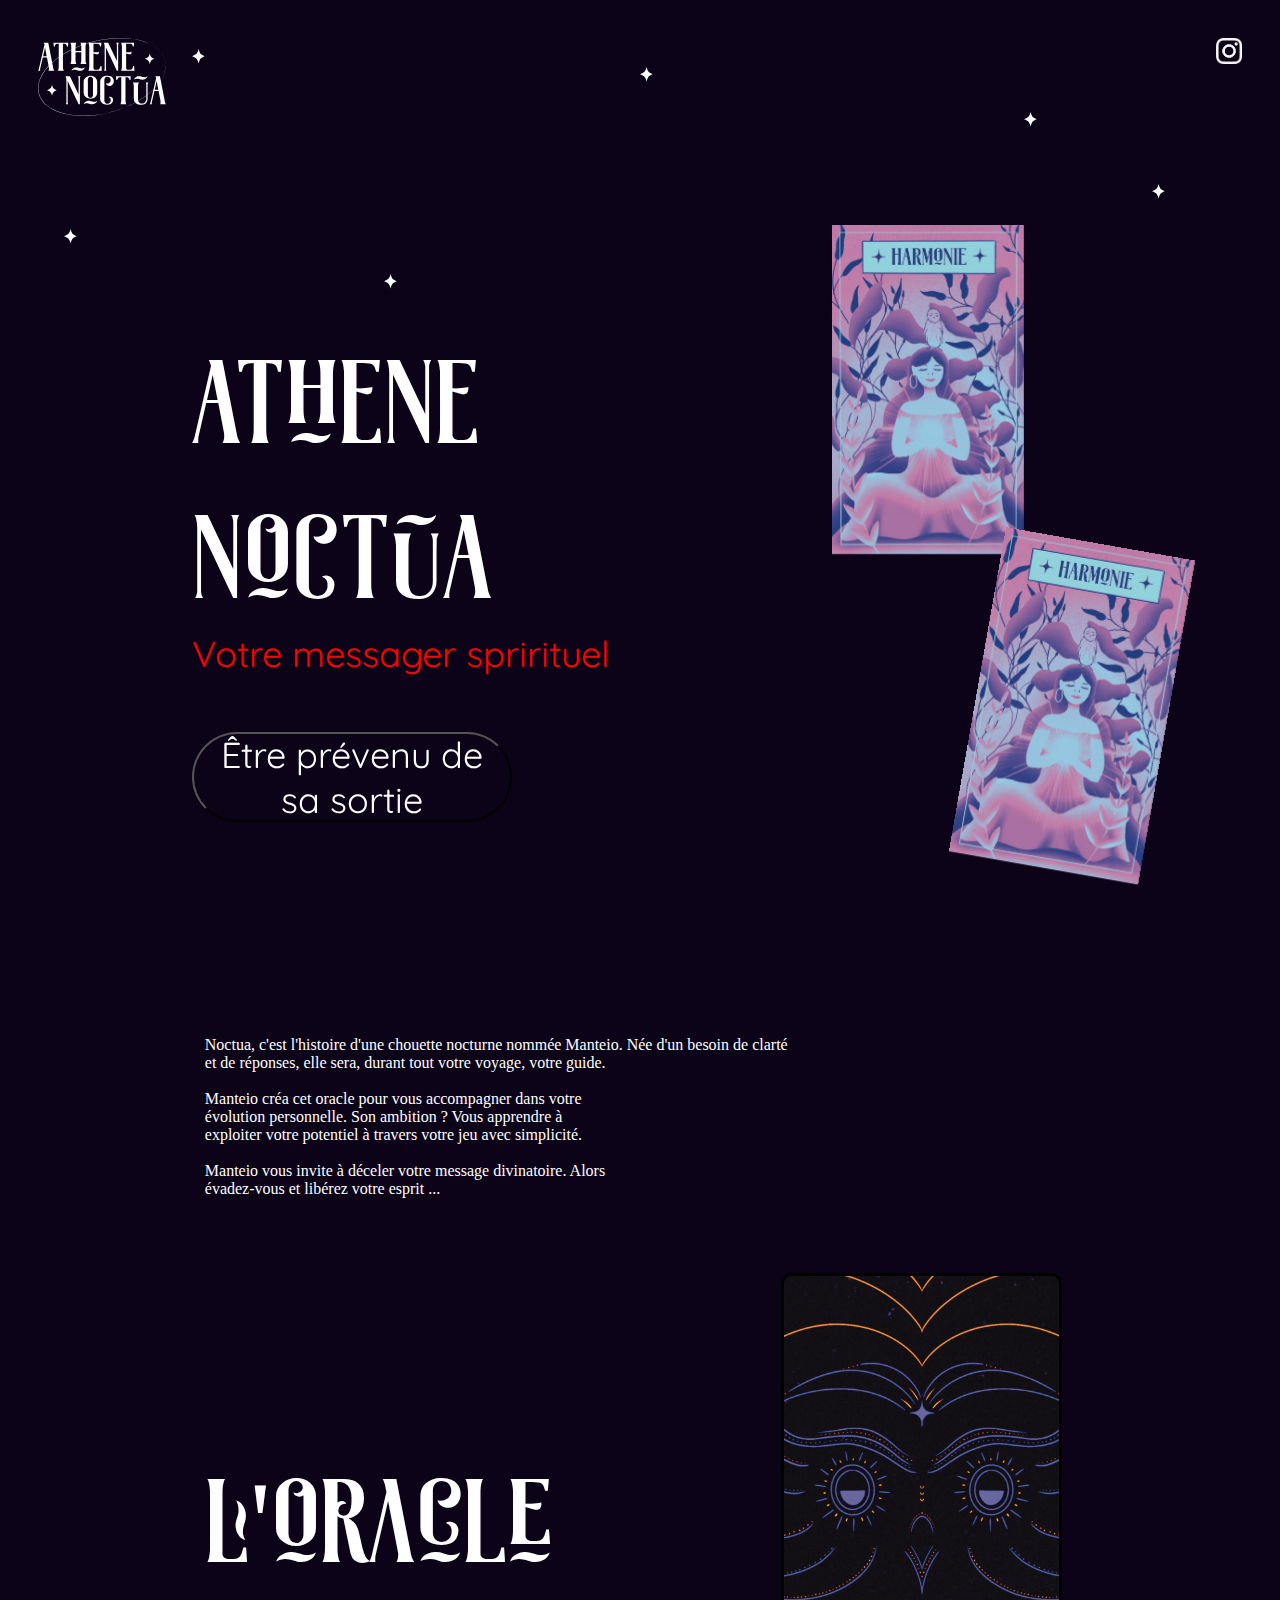
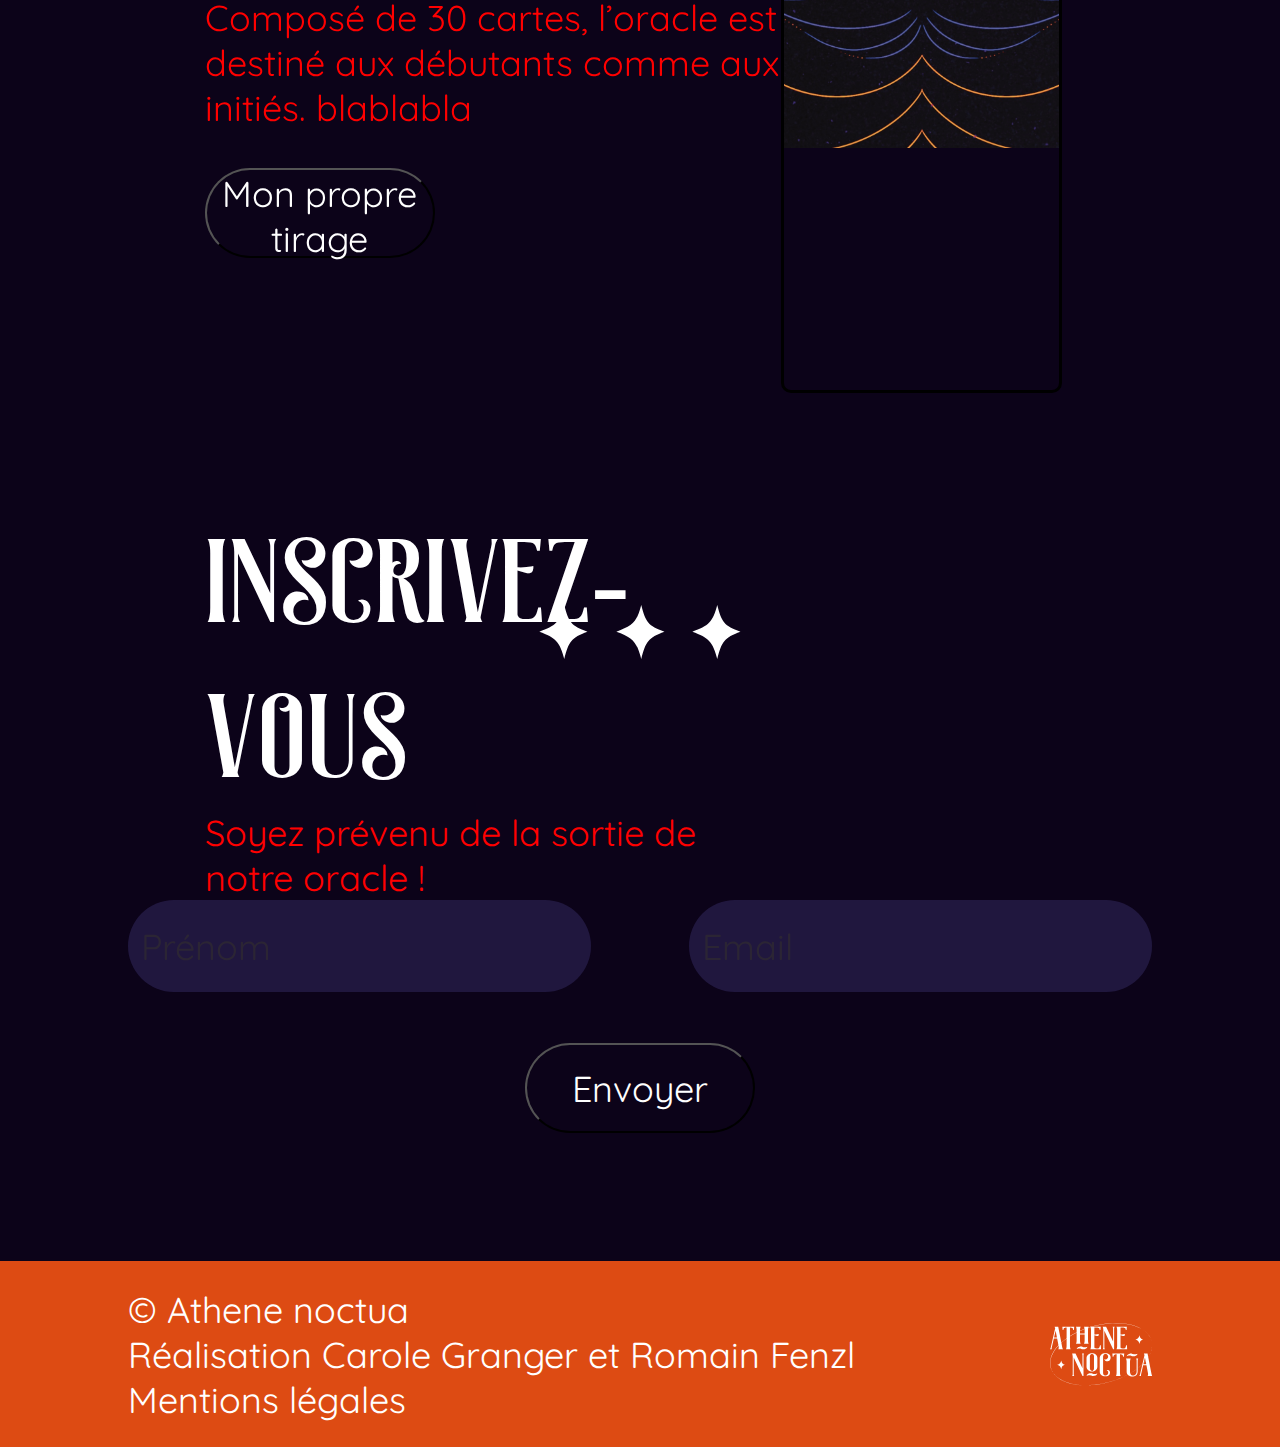
==== commit 3c3d9f3d: "MVP Site fini" ====
--- a/HTML/Accueil.html
+++ b/HTML/Accueil.html
@@ -56,7 +56,7 @@
                     <defs><style>.cls-1 {fill: #fff;} .etoile6{position: fixed; left: 90vw;top:20vh;}</style></defs><g id="Calque_1-2" data-name="Calque 1"><path class="cls-1" d="M24.54,13.6c-8.32,2.95-9.64,5.26-11.83,13.91-2.2-8.65-4.38-10.97-12.7-13.91C8.32,10.63,10.5,8.65,12.7,0c2.2,8.65,3.51,10.63,11.83,13.6Z"/></g></svg>                                                                
                     <div class="presentation">
                     <div class="Titres"><style>.Titres{
-                        margin-top: 10%;
+                        margin-left: 0%;
                     }</style>atHene nOctUa<br><p class="sous-titre">Votre messager sprirituel</p></div>
                     <div class="Cards">
                         <div class="cardAccueil1"></div>
@@ -104,7 +104,8 @@
               </div>
             </div>
             <div class="NewsLetter" id="NewsLetter"></div>
-      <div class="Titres">inscrivez-vous
+            <style>#TitreNews{margin-left: 16%;}</style>
+      <div class="Titres" id="TitreNews">inscrivez-vous
       <div class="sous-titre">Soyez prévenu de la sortie de notre oracle !</div></div>
       <div class="champ">
         <input type="text" class="prénom" placeholder="Prénom"/>
